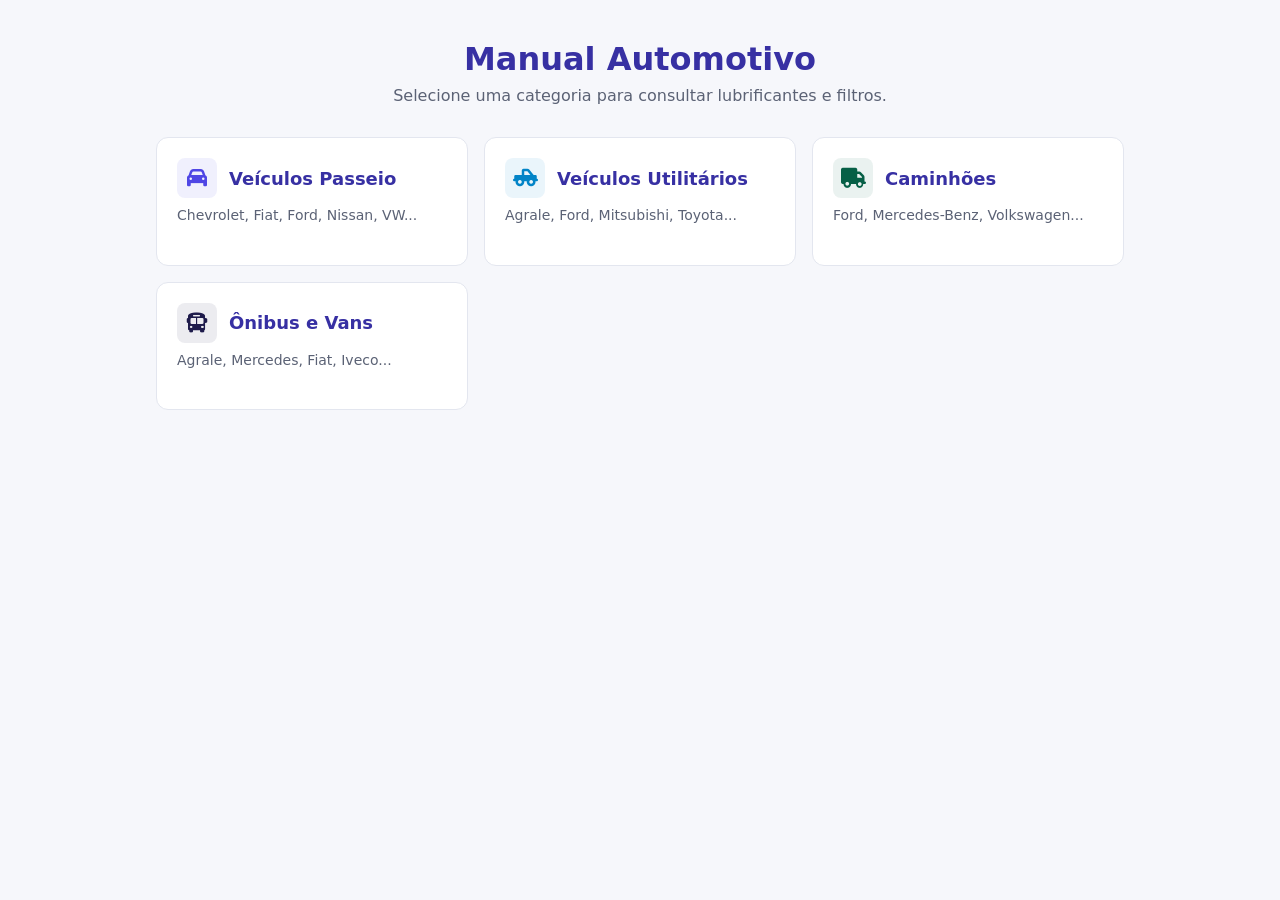
==== index.html @ 8f6b7883 "Add files via upload" ====
<!DOCTYPE html>
<html lang="pt-BR">
<head>
  <meta charset="UTF-8">
  <meta name="viewport" content="width=device-width,initial-scale=1">
  <meta name="theme-color" content="#4338ca">
  <title>Manual Automotivo - Filtros e Lubrificantes</title>
  <link rel="stylesheet" href="https://cdnjs.cloudflare.com/ajax/libs/font-awesome/6.4.0/css/all.min.css">
  <link rel="stylesheet" href="style.css">
</head>
<body>
  <div class="w">

    <section id="tela-principal" class="tela ativa">
      <div class="home-header">
        <h1>Manual Automotivo</h1>
        <p>Selecione uma categoria para consultar lubrificantes e filtros.</p>
      </div>
      <div id="grid-home" class="g"></div>
    </section>

    <section id="tela-lista" class="tela">
      <div class="topo-tela"><div class="breadcrumb"></div></div>
      <h2 id="titulo-lista" class="titulo-tela"></h2>
      <div id="grid-lista" class="g"></div>
    </section>

    <section id="tela-conteudo" class="tela">
      <div class="topo-tela"><div class="breadcrumb"></div></div>
      <h1 id="titulo-conteudo" class="titulo-modelo"></h1>
      <div id="conteudo-dinamico"></div>
    </section>

  </div>

  <!-- dados.js = veículos, fluidos e filtros (é o arquivo que você edita para cadastrar). app.js = lógica da página. -->
  <script src="dados.js"></script>
  <script src="app.js"></script>
</body>
</html>
---- style.css ----
/* ==========================================================
   MANUAL AUTOMOTIVO — style.css
   1 Base · 2 Navegação (cartões/breadcrumb) · 3 Telas
   4 Fichas dos sistemas · 5 Tabela de filtros · 6 Celular
   ========================================================== */

/* ---------- 1. BASE ---------- */
:root { --primary:#4f46e5; --primary-dark:#3730a3; --text-dark:#1f2430; --text-light:#5b6275; --border:#e3e6ef; --bg:#f6f7fb; }
* { box-sizing:border-box; }
body { margin:0; font-family:'Segoe UI', system-ui, Arial, sans-serif; background:var(--bg); color:var(--text-dark); overflow-x:hidden; -webkit-font-smoothing:antialiased; }
.w { max-width:1000px; margin:0 auto; padding:40px 16px; }
h1 { color:var(--primary-dark); font-size:32px; margin:0 0 8px; }
:focus-visible { outline:2px solid var(--primary); outline-offset:2px; }

.home-header { margin-bottom:32px; text-align:center; }
.home-header p { color:var(--text-light); font-size:16px; margin:0; }
.titulo-tela { display:flex; align-items:center; gap:10px; margin:0 0 24px; font-size:24px; color:var(--primary-dark); }
.titulo-modelo { margin:0 0 20px; font-size:28px; }

/* ---------- 2. NAVEGAÇÃO ---------- */
.topo-tela { display:flex; align-items:center; margin-bottom:24px; }
.breadcrumb { display:flex; align-items:center; flex-wrap:wrap; gap:10px; font-size:14px; }
.crumb { padding:8px 16px; background:#fff; border:1px solid var(--border); border-radius:10px; color:var(--text-light); cursor:pointer; transition:border-color .15s, color .15s, transform .15s; }
.crumb:hover:not(.atual) { border-color:var(--primary); color:var(--primary-dark); transform:translateY(-1px); }
.crumb.atual { background:#eef2ff; border-color:#c7d2fe; color:var(--primary-dark); font-weight:600; cursor:default; }
.sep { color:#6b7280; font-size:18px; font-weight:700; }

.g { display:grid; grid-template-columns:repeat(auto-fill, minmax(280px, 1fr)); gap:16px; }
.c { display:flex; flex-direction:column; padding:20px; background:#fff; border:1px solid var(--border); border-radius:12px; color:inherit; text-decoration:none; cursor:pointer; transition:border-color .15s, transform .15s, box-shadow .15s; }
.c:hover { border-color:var(--primary); transform:translateY(-2px); box-shadow:0 4px 14px rgba(79,70,229,.12); }
.c-header { display:flex; align-items:center; gap:12px; margin-bottom:8px; }
.c-icone { display:grid; place-items:center; width:40px; height:40px; border-radius:8px; background:#f0f2f5; font-size:20px; }
.c b { color:var(--primary-dark); font-size:18px; }
.c span { color:var(--text-light); font-size:14px; line-height:1.4; }
.c-arrow { margin-top:auto; align-self:flex-end; color:var(--primary); opacity:0; transition:opacity .2s, transform .2s; }
.c:hover .c-arrow, .c:focus-visible .c-arrow { opacity:1; transform:translateX(4px); }

/* ---------- 3. TROCA DE TELAS ---------- */
.tela { display:none; animation:entrar .35s ease both; }
.tela.ativa { display:block; }
.tela.saindo { animation:sair .25s ease both; }
@keyframes entrar { from { opacity:0; transform:translateX(24px); } to { opacity:1; transform:none; } }
@keyframes sair { from { opacity:1; transform:none; } to { opacity:0; transform:translateX(-24px); } }
@media (prefers-reduced-motion: reduce) { .tela, .tela.saindo { animation:none; } }

.card-construcao { margin-top:16px; padding:32px; text-align:center; background:#fff; border:1px solid var(--border); border-radius:12px; }
.card-construcao i { display:block; margin-bottom:16px; font-size:48px; color:#a0a7b8; }
.card-construcao b { display:block; margin-bottom:8px; font-size:20px; color:var(--primary-dark); }
.card-construcao span { color:var(--text-light); font-size:15px; }

/* ---------- 4. FICHAS DOS SISTEMAS ---------- */
.intro { margin:0 0 16px; color:var(--text-light); font-size:14px; }
.secao-titulo { display:flex; align-items:center; gap:8px; margin:32px 0 12px; font-size:18px; color:var(--primary-dark); }

.sis { margin-bottom:14px; background:#fff; border:1px solid var(--border); border-left:5px solid var(--primary); border-radius:12px; overflow:hidden; box-shadow:0 1px 4px rgba(0,0,0,.04); }
.sis-titulo { display:flex; align-items:center; gap:10px; padding:12px 16px; background:#eef2ff; color:var(--primary-dark); font-size:16px; font-weight:700; }
.sis-titulo i { width:20px; text-align:center; }
.sis-dados { display:grid; grid-template-columns:2fr 1fr 1.2fr; margin:0; }   /* mesmas colunas em todos os cartões */
.sis-dados > div { padding:12px 16px; border-right:1px solid var(--border); }
.sis-dados > div:last-child { border-right:none; }
.sis-dados dt { margin-bottom:4px; color:var(--text-light); font-size:11px; font-weight:700; letter-spacing:.5px; text-transform:uppercase; }
.sis-dados dd { margin:0; font-size:15px; line-height:1.4; }
.sis-dados dd.destaque { font-weight:700; }
.sis-nota { display:flex; align-items:baseline; gap:10px; padding:9px 16px; background:#f8fafc; border-top:1px solid var(--border); color:#4b5563; font-size:13px; line-height:1.5; }
.rotulo { flex:none; padding:2px 8px; background:#e0e7ff; color:var(--primary-dark); border-radius:6px; font-size:11px; font-weight:700; letter-spacing:.4px; text-transform:uppercase; }
.rotulo.obs { background:#fef3c7; color:#92400e; }

/* ---------- 5. TABELA DE FILTROS ---------- */
.filtros-box { padding:16px; background:#fff; border:1px solid var(--border); border-radius:12px; }
.tabela-container { overflow-x:auto; border:1px solid var(--border); border-radius:8px; }
.tabela-filtros { width:100%; border-collapse:collapse; background:#fff; font-size:14px; text-align:left; }
.tabela-filtros th { padding:12px; background:#f0f2f5; border-bottom:2px solid var(--border); color:var(--primary-dark); font-weight:600; white-space:nowrap; }
.tabela-filtros td { padding:12px; border-bottom:1px solid var(--border); vertical-align:middle; }
.tabela-filtros tr:last-child td { border-bottom:none; }
.tabela-filtros tbody tr:hover td { background:#fafafa; }
.tabela-filtros th:first-child, .tabela-filtros td:first-child { position:sticky; left:0; background:#fff; box-shadow:1px 0 0 var(--border); }   /* "Aplicação" fica fixa ao rolar */
.tabela-filtros thead th:first-child { background:#f0f2f5; }
.filtro-tag { display:inline-block; padding:4px 8px; background:#eef2ff; color:var(--primary-dark); border:1px solid #c7d2fe; border-radius:6px; font-family:ui-monospace, Consolas, monospace; font-size:13px; font-weight:600; white-space:nowrap; }
.aviso { display:flex; gap:8px; margin:16px 0 0; color:#b45309; font-size:12px; line-height:1.5; }

/* ---------- 6. CELULAR ---------- */
@media (max-width:600px) {
  .w { padding:24px 12px; }
  h1 { font-size:26px; }
  .titulo-modelo { font-size:24px; }
  .sis-dados { grid-template-columns:1fr 1fr; }
  .sis-dados > div { padding:10px 14px; }
  .sis-dados > div:first-child { grid-column:1 / -1; border-right:none; border-bottom:1px solid var(--border); }
  .sis-titulo { padding:10px 14px; font-size:15px; }
  .sis-nota { padding:8px 14px; font-size:12px; }
  .filtros-box { padding:10px; }
}
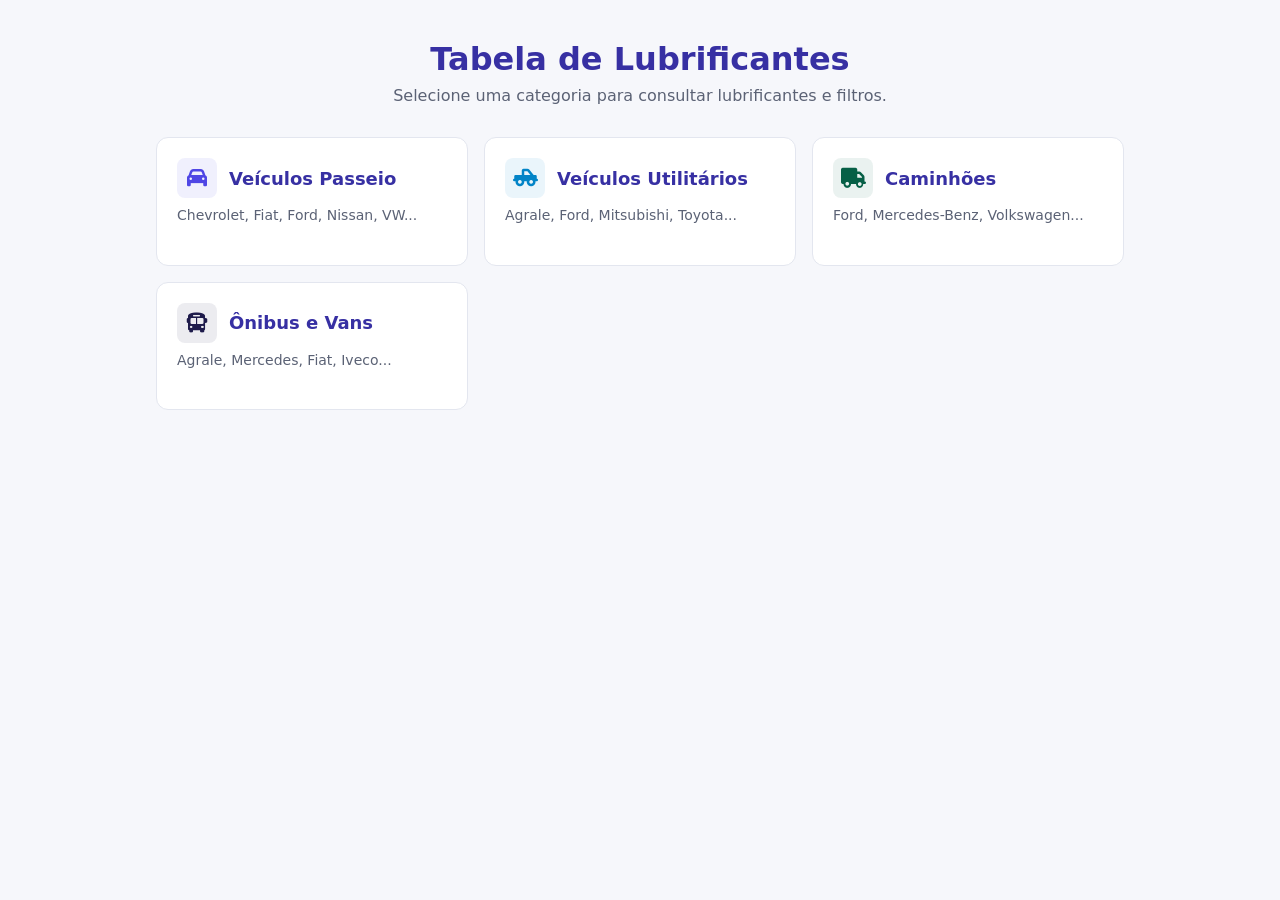
==== commit 76a3dc6e: "Change header title from 'Manual Automotivo' to 'Tabela de Lubrificantes'" ====
--- a/index.html
+++ b/index.html
@@ -13,7 +13,7 @@
 
     <section id="tela-principal" class="tela ativa">
       <div class="home-header">
-        <h1>Manual Automotivo</h1>
+        <h1>Tabela de Lubrificantes</h1>
         <p>Selecione uma categoria para consultar lubrificantes e filtros.</p>
       </div>
       <div id="grid-home" class="g"></div>
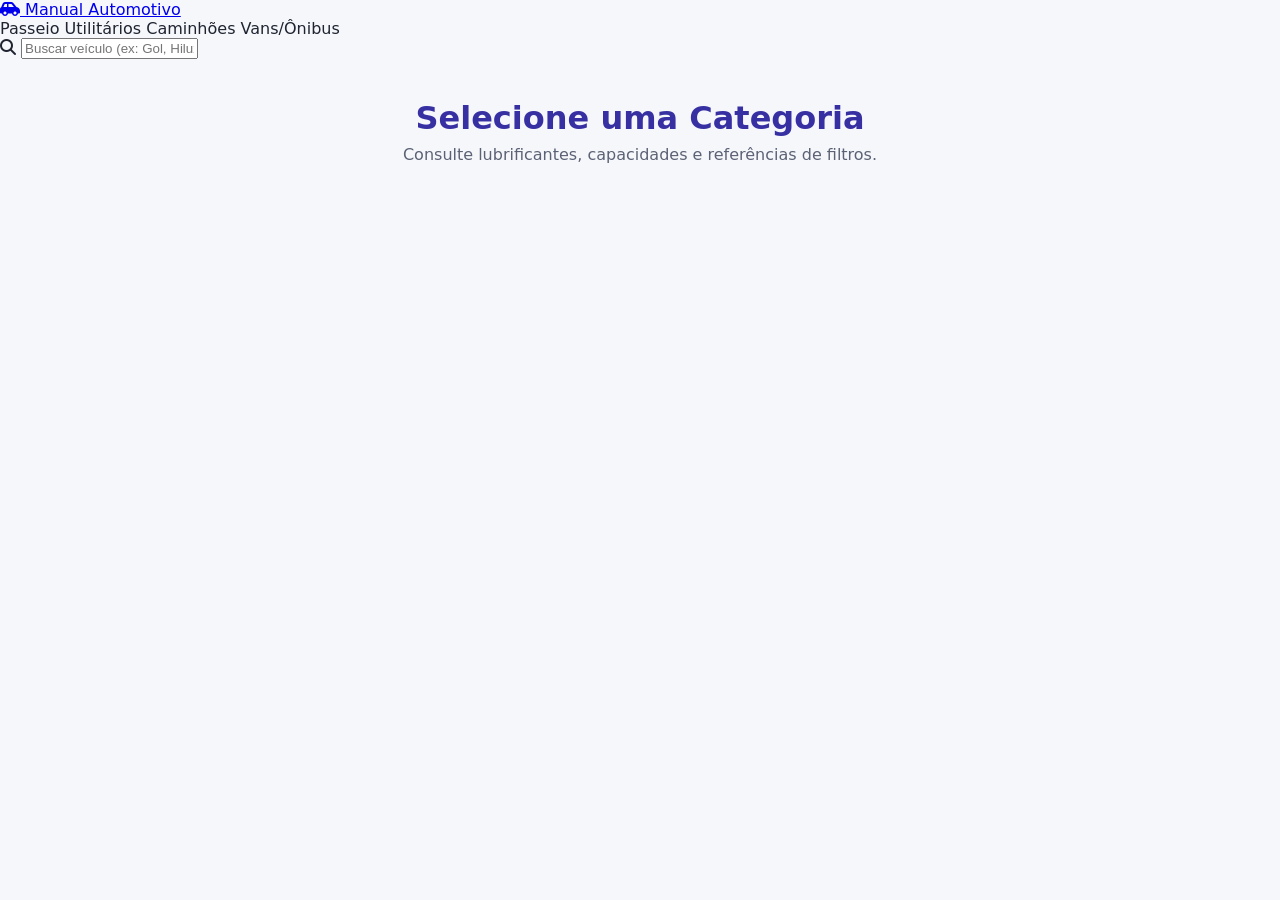
==== commit a3c8eec5: "Add fixed top navigation menu and search box" ====
--- a/index.html
+++ b/index.html
@@ -9,31 +9,63 @@
   <link rel="stylesheet" href="style.css">
 </head>
 <body>
+
+  <!-- MENU SUPERIOR FIXO -->
+  <header class="top-nav">
+    <div class="top-nav-content">
+      <a href="#" class="logo" onclick="irParaHome(event)">
+        <i class="fa-solid fa-car-side"></i> Manual Automotivo
+      </a>
+      <div class="nav-links">
+        <a onclick="abrirCategoria('Veículos Passeio', 'veiculos-passeio', 'fa-car', '#4f46e5')">Passeio</a>
+        <a onclick="abrirCategoria('Veículos Utilitários', 'veiculos-utilitarios', 'fa-truck-pickup', '#0284c7')">Utilitários</a>
+        <a onclick="abrirCategoria('Caminhões', 'caminhoes', 'fa-truck', '#065f46')">Caminhões</a>
+        <a onclick="abrirCategoria('Ônibus e Vans', 'onibus-e-vans', 'fa-bus', '#1e1b4b')">Vans/Ônibus</a>
+      </div>
+      <!-- BARRA DE PESQUISA -->
+      <div class="search-box">
+        <i class="fa-solid fa-search"></i>
+        <input type="text" id="input-busca" placeholder="Buscar veículo (ex: Gol, Hilux...)" onkeyup="buscarVeiculo()">
+      </div>
+    </div>
+  </header>
+
   <div class="w">
 
+    <!-- TELA INICIAL -->
     <section id="tela-principal" class="tela ativa">
       <div class="home-header">
-        <h1>Tabela de Lubrificantes</h1>
-        <p>Selecione uma categoria para consultar lubrificantes e filtros.</p>
+        <h1>Selecione uma Categoria</h1>
+        <p>Consulte lubrificantes, capacidades e referências de filtros.</p>
       </div>
-      <div id="grid-home" class="g"></div>
+      <div id="grid-home" class="g">
+        <!-- O JS vai preencher aqui -->
+      </div>
     </section>
 
+    <!-- TELA DE BUSCA -->
+    <section id="tela-busca" class="tela">
+      <div class="topo-tela"><div class="breadcrumb"><span class="crumb atual" onclick="mudarTela('principal')">🏠 Início</span><span class="sep">›</span><span class="crumb atual">Resultados da Busca</span></div></div>
+      <h2 class="titulo-tela"><i class="fa-solid fa-search"></i> Resultados</h2>
+      <div id="grid-busca" class="g"></div>
+    </section>
+
+    <!-- TELA DE LISTA (MARCAS E MODELOS) -->
     <section id="tela-lista" class="tela">
-      <div class="topo-tela"><div class="breadcrumb"></div></div>
+      <div class="topo-tela"><div class="breadcrumb" id="breadcrumb-lista"></div></div>
       <h2 id="titulo-lista" class="titulo-tela"></h2>
       <div id="grid-lista" class="g"></div>
     </section>
 
+    <!-- TELA DE CONTEÚDO (FICHA DO CARRO) -->
     <section id="tela-conteudo" class="tela">
-      <div class="topo-tela"><div class="breadcrumb"></div></div>
+      <div class="topo-tela"><div class="breadcrumb" id="breadcrumb-conteudo"></div></div>
       <h1 id="titulo-conteudo" class="titulo-modelo"></h1>
       <div id="conteudo-dinamico"></div>
     </section>
 
   </div>
 
-  <!-- dados.js = veículos, fluidos e filtros (é o arquivo que você edita para cadastrar). app.js = lógica da página. -->
   <script src="dados.js"></script>
   <script src="app.js"></script>
 </body>
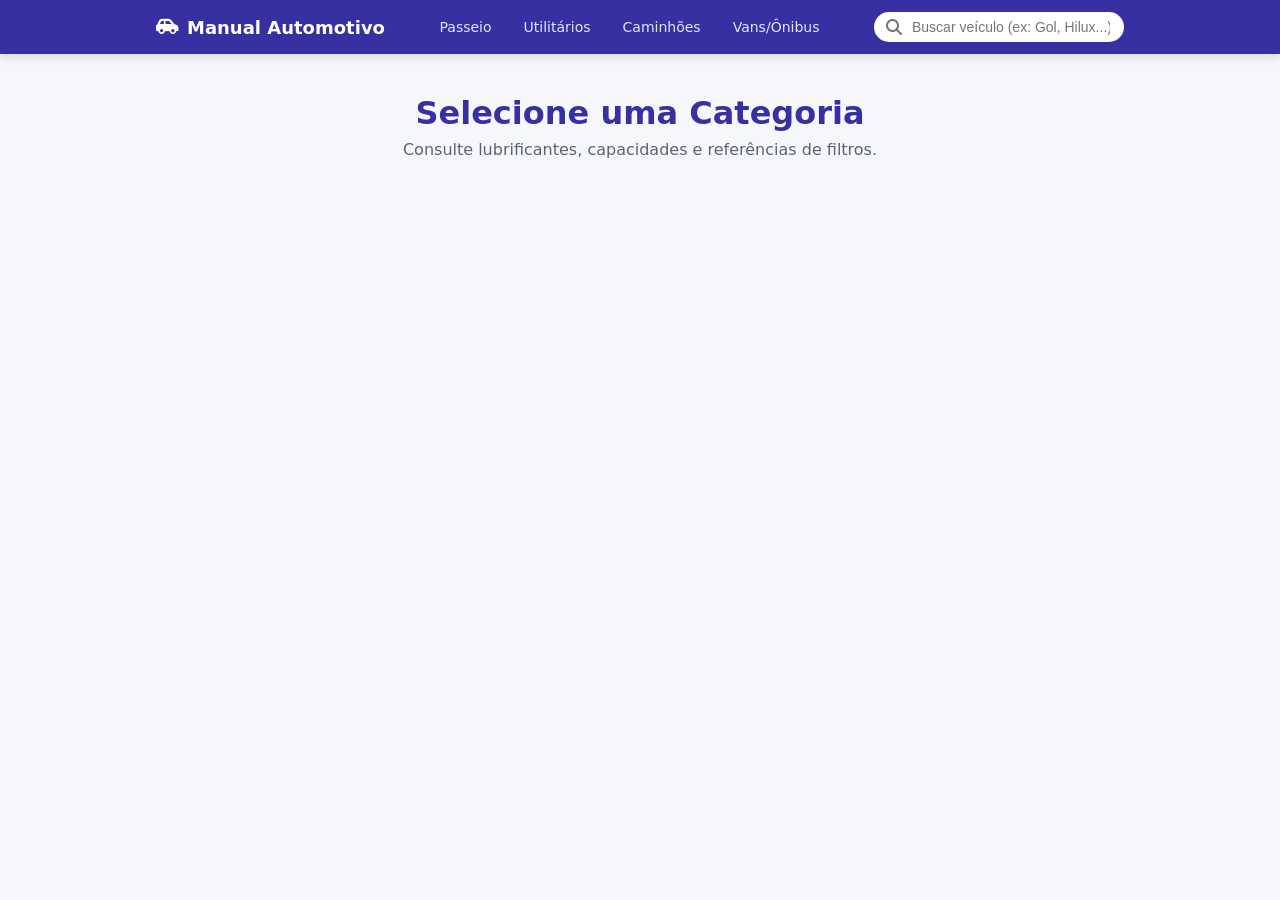
==== commit 2792c2d9: "Update title in index.html" ====
--- a/index.html
+++ b/index.html
@@ -4,7 +4,7 @@
   <meta charset="UTF-8">
   <meta name="viewport" content="width=device-width,initial-scale=1">
   <meta name="theme-color" content="#4338ca">
-  <title>Manual Automotivo - Filtros e Lubrificantes</title>
+  <title>Pesquisa Filtros e Lubrificantes</title>
   <link rel="stylesheet" href="https://cdnjs.cloudflare.com/ajax/libs/font-awesome/6.4.0/css/all.min.css">
   <link rel="stylesheet" href="style.css">
 </head>
--- a/style.css
+++ b/style.css
@@ -1,92 +1,105 @@
 /* ==========================================================
    MANUAL AUTOMOTIVO — style.css
-   1 Base · 2 Navegação (cartões/breadcrumb) · 3 Telas
-   4 Fichas dos sistemas · 5 Tabela de filtros · 6 Celular
    ========================================================== */
 
-/* ---------- 1. BASE ---------- */
-:root { --primary:#4f46e5; --primary-dark:#3730a3; --text-dark:#1f2430; --text-light:#5b6275; --border:#e3e6ef; --bg:#f6f7fb; }
+:root { 
+  --primary:#4f46e5; 
+  --primary-dark:#3730a3; 
+  --text-dark:#1f2430; 
+  --text-light:#5b6275; 
+  --border:#e3e6ef; 
+  --bg:#f6f7fb; 
+}
 * { box-sizing:border-box; }
 body { margin:0; font-family:'Segoe UI', system-ui, Arial, sans-serif; background:var(--bg); color:var(--text-dark); overflow-x:hidden; -webkit-font-smoothing:antialiased; }
 .w { max-width:1000px; margin:0 auto; padding:40px 16px; }
+
+/* ---------- TOP NAV (MENU) ---------- */
+.top-nav { position:sticky; top:0; z-index:1000; background:#3730a3; color:#fff; box-shadow:0 2px 10px rgba(0,0,0,0.15); }
+.top-nav-content { max-width:1000px; margin:0 auto; display:flex; align-items:center; justify-content:space-between; padding:12px 16px; flex-wrap:wrap; gap:12px; }
+.logo { color:#fff; text-decoration:none; font-size:18px; font-weight:bold; display:flex; align-items:center; gap:8px; cursor:pointer; }
+.nav-links { display:flex; gap:12px; font-size:14px; flex-wrap:wrap; }
+.nav-links a { color:#e0e7ff; text-decoration:none; cursor:pointer; padding:6px 10px; border-radius:6px; transition:background 0.2s; }
+.nav-links a:hover { background:rgba(255,255,255,0.15); color:#fff; }
+.search-box { display:flex; align-items:center; background:#fff; border-radius:20px; padding:6px 12px; width:250px; }
+.search-box i { color:#6b7280; margin-right:8px; }
+.search-box input { border:none; outline:none; width:100%; font-size:14px; color:#1f2430; background:transparent; }
+
+/* ---------- HEADERS & BREADCRUMB ---------- */
 h1 { color:var(--primary-dark); font-size:32px; margin:0 0 8px; }
-:focus-visible { outline:2px solid var(--primary); outline-offset:2px; }
-
-.home-header { margin-bottom:32px; text-align:center; }
+.home-header { text-align:center; margin-bottom:32px; }
 .home-header p { color:var(--text-light); font-size:16px; margin:0; }
 .titulo-tela { display:flex; align-items:center; gap:10px; margin:0 0 24px; font-size:24px; color:var(--primary-dark); }
 .titulo-modelo { margin:0 0 20px; font-size:28px; }
-
-/* ---------- 2. NAVEGAÇÃO ---------- */
 .topo-tela { display:flex; align-items:center; margin-bottom:24px; }
 .breadcrumb { display:flex; align-items:center; flex-wrap:wrap; gap:10px; font-size:14px; }
-.crumb { padding:8px 16px; background:#fff; border:1px solid var(--border); border-radius:10px; color:var(--text-light); cursor:pointer; transition:border-color .15s, color .15s, transform .15s; }
+.crumb { padding:8px 16px; background:#fff; border:1px solid var(--border); border-radius:10px; color:var(--text-light); cursor:pointer; transition:0.15s; }
 .crumb:hover:not(.atual) { border-color:var(--primary); color:var(--primary-dark); transform:translateY(-1px); }
 .crumb.atual { background:#eef2ff; border-color:#c7d2fe; color:var(--primary-dark); font-weight:600; cursor:default; }
 .sep { color:#6b7280; font-size:18px; font-weight:700; }
 
+/* ---------- GRID E CARTÕES ---------- */
 .g { display:grid; grid-template-columns:repeat(auto-fill, minmax(280px, 1fr)); gap:16px; }
-.c { display:flex; flex-direction:column; padding:20px; background:#fff; border:1px solid var(--border); border-radius:12px; color:inherit; text-decoration:none; cursor:pointer; transition:border-color .15s, transform .15s, box-shadow .15s; }
+.c { display:flex; flex-direction:column; padding:20px; background:#fff; border:1px solid var(--border); border-radius:12px; color:inherit; text-decoration:none; cursor:pointer; transition:border-color .15s, transform .15s, box-shadow .15s; position:relative; }
 .c:hover { border-color:var(--primary); transform:translateY(-2px); box-shadow:0 4px 14px rgba(79,70,229,.12); }
 .c-header { display:flex; align-items:center; gap:12px; margin-bottom:8px; }
 .c-icone { display:grid; place-items:center; width:40px; height:40px; border-radius:8px; background:#f0f2f5; font-size:20px; }
 .c b { color:var(--primary-dark); font-size:18px; }
 .c span { color:var(--text-light); font-size:14px; line-height:1.4; }
-.c-arrow { margin-top:auto; align-self:flex-end; color:var(--primary); opacity:0; transition:opacity .2s, transform .2s; }
-.c:hover .c-arrow, .c:focus-visible .c-arrow { opacity:1; transform:translateX(4px); }
 
-/* ---------- 3. TROCA DE TELAS ---------- */
+/* Status Badge */
+.badge { position:absolute; top:12px; right:12px; padding:4px 8px; border-radius:6px; font-size:10px; font-weight:bold; text-transform:uppercase; }
+.badge-parcial { background:#fef3c7; color:#92400e; border:1px solid #fcd34d; }
+.badge-pendente { background:#fee2e2; color:#991b1b; border:1px solid #fca5a5; }
+
+/* ---------- TROCA DE TELAS ---------- */
 .tela { display:none; animation:entrar .35s ease both; }
 .tela.ativa { display:block; }
-.tela.saindo { animation:sair .25s ease both; }
-@keyframes entrar { from { opacity:0; transform:translateX(24px); } to { opacity:1; transform:none; } }
-@keyframes sair { from { opacity:1; transform:none; } to { opacity:0; transform:translateX(-24px); } }
-@media (prefers-reduced-motion: reduce) { .tela, .tela.saindo { animation:none; } }
+@keyframes entrar { from { opacity:0; transform:translateX(20px); } to { opacity:1; transform:none; } }
 
-.card-construcao { margin-top:16px; padding:32px; text-align:center; background:#fff; border:1px solid var(--border); border-radius:12px; }
-.card-construcao i { display:block; margin-bottom:16px; font-size:48px; color:#a0a7b8; }
-.card-construcao b { display:block; margin-bottom:8px; font-size:20px; color:var(--primary-dark); }
-.card-construcao span { color:var(--text-light); font-size:15px; }
-
-/* ---------- 4. FICHAS DOS SISTEMAS ---------- */
+/* ---------- FICHAS DOS SISTEMAS ---------- */
 .intro { margin:0 0 16px; color:var(--text-light); font-size:14px; }
 .secao-titulo { display:flex; align-items:center; gap:8px; margin:32px 0 12px; font-size:18px; color:var(--primary-dark); }
-
 .sis { margin-bottom:14px; background:#fff; border:1px solid var(--border); border-left:5px solid var(--primary); border-radius:12px; overflow:hidden; box-shadow:0 1px 4px rgba(0,0,0,.04); }
 .sis-titulo { display:flex; align-items:center; gap:10px; padding:12px 16px; background:#eef2ff; color:var(--primary-dark); font-size:16px; font-weight:700; }
-.sis-titulo i { width:20px; text-align:center; }
-.sis-dados { display:grid; grid-template-columns:2fr 1fr 1.2fr; margin:0; }   /* mesmas colunas em todos os cartões */
+.sis-dados { display:grid; grid-template-columns:2fr 1fr 1.2fr; margin:0; }
 .sis-dados > div { padding:12px 16px; border-right:1px solid var(--border); }
 .sis-dados > div:last-child { border-right:none; }
-.sis-dados dt { margin-bottom:4px; color:var(--text-light); font-size:11px; font-weight:700; letter-spacing:.5px; text-transform:uppercase; }
+.sis-dados dt { margin-bottom:4px; color:var(--text-light); font-size:11px; font-weight:700; text-transform:uppercase; }
 .sis-dados dd { margin:0; font-size:15px; line-height:1.4; }
 .sis-dados dd.destaque { font-weight:700; }
 .sis-nota { display:flex; align-items:baseline; gap:10px; padding:9px 16px; background:#f8fafc; border-top:1px solid var(--border); color:#4b5563; font-size:13px; line-height:1.5; }
-.rotulo { flex:none; padding:2px 8px; background:#e0e7ff; color:var(--primary-dark); border-radius:6px; font-size:11px; font-weight:700; letter-spacing:.4px; text-transform:uppercase; }
+.rotulo { flex:none; padding:2px 8px; background:#e0e7ff; color:var(--primary-dark); border-radius:6px; font-size:11px; font-weight:700; }
 .rotulo.obs { background:#fef3c7; color:#92400e; }
 
-/* ---------- 5. TABELA DE FILTROS ---------- */
+/* ---------- TABELA DE FILTROS (CORREÇÃO DE CORTE) ---------- */
 .filtros-box { padding:16px; background:#fff; border:1px solid var(--border); border-radius:12px; }
-.tabela-container { overflow-x:auto; border:1px solid var(--border); border-radius:8px; }
-.tabela-filtros { width:100%; border-collapse:collapse; background:#fff; font-size:14px; text-align:left; }
+.tabela-container { 
+  overflow-x: auto; /* Permite deslizar para o lado */
+  -webkit-overflow-scrolling: touch;
+  border: 1px solid var(--border); 
+  border-radius: 8px; 
+}
+.tabela-filtros { 
+  width: 100%; 
+  min-width: 1100px; /* Força a tabela a ser larga para não esmagar os códigos */
+  border-collapse: collapse; 
+  background: #fff; 
+  font-size: 14px; 
+}
 .tabela-filtros th { padding:12px; background:#f0f2f5; border-bottom:2px solid var(--border); color:var(--primary-dark); font-weight:600; white-space:nowrap; }
-.tabela-filtros td { padding:12px; border-bottom:1px solid var(--border); vertical-align:middle; }
-.tabela-filtros tr:last-child td { border-bottom:none; }
-.tabela-filtros tbody tr:hover td { background:#fafafa; }
-.tabela-filtros th:first-child, .tabela-filtros td:first-child { position:sticky; left:0; background:#fff; box-shadow:1px 0 0 var(--border); }   /* "Aplicação" fica fixa ao rolar */
-.tabela-filtros thead th:first-child { background:#f0f2f5; }
-.filtro-tag { display:inline-block; padding:4px 8px; background:#eef2ff; color:var(--primary-dark); border:1px solid #c7d2fe; border-radius:6px; font-family:ui-monospace, Consolas, monospace; font-size:13px; font-weight:600; white-space:nowrap; }
+.tabela-filtros td { padding:12px; border-bottom:1px solid var(--border); vertical-align:middle; white-space: nowrap; }
+.tabela-filtros th:first-child, .tabela-filtros td:first-child { position:sticky; left:0; background:#fff; box-shadow:1px 0 0 var(--border); z-index:2;}
+.tabela-filtros thead th:first-child { background:#f0f2f5; z-index:3;}
+.filtro-tag { display:inline-block; padding:4px 8px; background:#eef2ff; color:var(--primary-dark); border:1px solid #c7d2fe; border-radius:6px; font-family:monospace; font-size:13px; font-weight:600; }
 .aviso { display:flex; gap:8px; margin:16px 0 0; color:#b45309; font-size:12px; line-height:1.5; }
 
-/* ---------- 6. CELULAR ---------- */
+/* ---------- MOBILE ---------- */
 @media (max-width:600px) {
-  .w { padding:24px 12px; }
-  h1 { font-size:26px; }
-  .titulo-modelo { font-size:24px; }
-  .sis-dados { grid-template-columns:1fr 1fr; }
-  .sis-dados > div { padding:10px 14px; }
-  .sis-dados > div:first-child { grid-column:1 / -1; border-right:none; border-bottom:1px solid var(--border); }
-  .sis-titulo { padding:10px 14px; font-size:15px; }
-  .sis-nota { padding:8px 14px; font-size:12px; }
-  .filtros-box { padding:10px; }
+  .top-nav-content { flex-direction:column; gap:12px; }
+  .search-box { width:100%; }
+  .nav-links { justify-content:center; }
+  .sis-dados { grid-template-columns:1fr; }
+  .sis-dados > div { border-right:none; border-bottom:1px solid var(--border); }
+  .sis-dados > div:last-child { border-bottom:none; }
 }
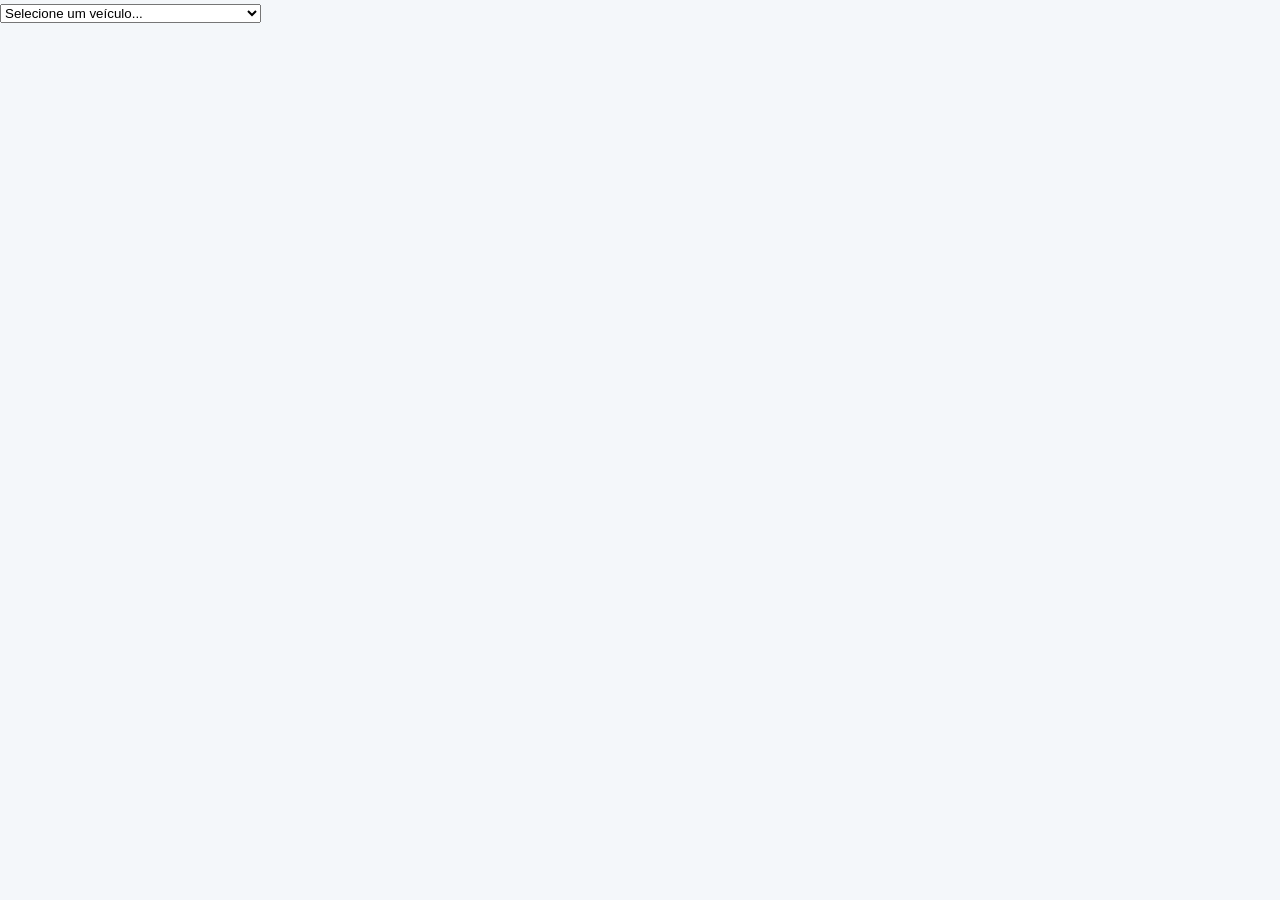
==== commit 638b7263: "Refactor index.html for technical manual layout" ====
--- a/index.html
+++ b/index.html
@@ -1,72 +1,35 @@
 <!DOCTYPE html>
 <html lang="pt-BR">
 <head>
-  <meta charset="UTF-8">
-  <meta name="viewport" content="width=device-width,initial-scale=1">
-  <meta name="theme-color" content="#4338ca">
-  <title>Pesquisa Filtros e Lubrificantes</title>
-  <link rel="stylesheet" href="https://cdnjs.cloudflare.com/ajax/libs/font-awesome/6.4.0/css/all.min.css">
-  <link rel="stylesheet" href="style.css">
+    <!-- O seu <head> atual com seus links de CSS, Bootstrap, FontAwesome, etc. -->
+    <meta charset="UTF-8">
+    <title>Manual Técnico - Frota</title>
+    <link rel="stylesheet" href="css/style.css">
 </head>
 <body>
 
-  <!-- MENU SUPERIOR FIXO -->
-  <header class="top-nav">
-    <div class="top-nav-content">
-      <a href="#" class="logo" onclick="irParaHome(event)">
-        <i class="fa-solid fa-car-side"></i> Manual Automotivo
-      </a>
-      <div class="nav-links">
-        <a onclick="abrirCategoria('Veículos Passeio', 'veiculos-passeio', 'fa-car', '#4f46e5')">Passeio</a>
-        <a onclick="abrirCategoria('Veículos Utilitários', 'veiculos-utilitarios', 'fa-truck-pickup', '#0284c7')">Utilitários</a>
-        <a onclick="abrirCategoria('Caminhões', 'caminhoes', 'fa-truck', '#065f46')">Caminhões</a>
-        <a onclick="abrirCategoria('Ônibus e Vans', 'onibus-e-vans', 'fa-bus', '#1e1b4b')">Vans/Ônibus</a>
-      </div>
-      <!-- BARRA DE PESQUISA -->
-      <div class="search-box">
-        <i class="fa-solid fa-search"></i>
-        <input type="text" id="input-busca" placeholder="Buscar veículo (ex: Gol, Hilux...)" onkeyup="buscarVeiculo()">
-      </div>
+    <!-- Seu menu e layout existente -->
+    <div id="wrapper">
+        <aside>
+            <!-- Seu menu lateral ou de categorias -->
+        </aside>
+
+        <section id="content">
+            <!-- Seu campo de busca ou select atual -->
+            <div class="busca-container">
+                <select id="select-veiculo">
+                    <option value="">Selecione o veículo...</option>
+                </select>
+            </div>
+
+            <!-- ONDE O JAVASCRIPT VAI INJETAR OS DADOS DO VEÍCULO, FILTROS E NOTAS -->
+            <div id="resultado">
+                <!-- Conteúdo dinâmico entra aqui automaticamente -->
+            </div>
+        </section>
     </div>
-  </header>
 
-  <div class="w">
-
-    <!-- TELA INICIAL -->
-    <section id="tela-principal" class="tela ativa">
-      <div class="home-header">
-        <h1>Selecione uma Categoria</h1>
-        <p>Consulte lubrificantes, capacidades e referências de filtros.</p>
-      </div>
-      <div id="grid-home" class="g">
-        <!-- O JS vai preencher aqui -->
-      </div>
-    </section>
-
-    <!-- TELA DE BUSCA -->
-    <section id="tela-busca" class="tela">
-      <div class="topo-tela"><div class="breadcrumb"><span class="crumb atual" onclick="mudarTela('principal')">🏠 Início</span><span class="sep">›</span><span class="crumb atual">Resultados da Busca</span></div></div>
-      <h2 class="titulo-tela"><i class="fa-solid fa-search"></i> Resultados</h2>
-      <div id="grid-busca" class="g"></div>
-    </section>
-
-    <!-- TELA DE LISTA (MARCAS E MODELOS) -->
-    <section id="tela-lista" class="tela">
-      <div class="topo-tela"><div class="breadcrumb" id="breadcrumb-lista"></div></div>
-      <h2 id="titulo-lista" class="titulo-tela"></h2>
-      <div id="grid-lista" class="g"></div>
-    </section>
-
-    <!-- TELA DE CONTEÚDO (FICHA DO CARRO) -->
-    <section id="tela-conteudo" class="tela">
-      <div class="topo-tela"><div class="breadcrumb" id="breadcrumb-conteudo"></div></div>
-      <h1 id="titulo-conteudo" class="titulo-modelo"></h1>
-      <div id="conteudo-dinamico"></div>
-    </section>
-
-  </div>
-
-  <script src="dados.js"></script>
-  <script src="app.js"></script>
+    <!-- SCRIPT PRINCIPAL EXIGIDO PELA MODULARIZAÇÃO -->
+    <script type="module" src="js/app.js"></script>
 </body>
 </html>
--- a/css/style.css
+++ b/css/style.css
@@ -0,0 +1,46 @@
+@import url('https://fonts.googleapis.com/css2?family=Inter:wght@400;500;600;700;800&display=swap');
+:root{--azul:#5146e5;--azul-escuro:#3228b8;--texto:#172033;--muted:#65748b;--fundo:#f4f7fa;--linha:#e1e7ef;--cartao:#fff;--alerta:#fff6df;--alerta-borda:#e9bd55}
+*{box-sizing:border-box}
+html{scroll-behavior:smooth;scroll-padding-top:90px}
+body{margin:0;background:var(--fundo);color:var(--texto);font-family:Inter,system-ui,-apple-system,"Segoe UI",sans-serif;line-height:1.65}
+a{color:var(--azul);text-decoration:none}a:hover{text-decoration:underline}
+button{font:inherit;cursor:pointer}
+.pular{position:absolute;left:-9999px;top:8px;background:white;padding:10px;z-index:100}.pular:focus{left:8px}
+.topo{height:76px;display:flex;align-items:center;gap:16px;padding:0 28px;background:#fff;border-bottom:1px solid var(--linha);position:sticky;top:0;z-index:20}
+.marca{display:flex;align-items:center;gap:12px;color:var(--azul);font-weight:800;font-size:19px;line-height:1.2}.marca:hover{text-decoration:none}.marca small{font-size:11px;color:var(--muted);font-weight:600;letter-spacing:.02em}.marca-icone{font-size:32px}
+.topo-tag{margin-left:auto;font-size:12px;font-weight:700;color:var(--muted);background:#f0f1ff;padding:8px 12px;border-radius:99px}
+.menu-toggle{display:none;border:0;background:transparent;font-size:26px;color:var(--texto);padding:6px}
+.menu-lateral{position:fixed;left:0;top:76px;bottom:0;width:285px;background:#fff;border-right:1px solid var(--linha);overflow:auto;z-index:30;padding:20px 14px;display:flex;flex-direction:column}
+.menu-cabecalho{display:none}.menu-lateral nav{display:flex;flex-direction:column;gap:4px}
+.item-menu,.grupo-menu{display:flex;align-items:center;justify-content:space-between;width:100%;border:0;background:transparent;text-align:left;padding:11px 13px;border-radius:9px;color:#364156;font-weight:650}
+.item-menu:hover,.grupo-menu:hover,.sub-menu a:hover{background:#f1f2ff;color:var(--azul);text-decoration:none}
+.item-menu.ativo{background:#eeedff;color:var(--azul)}
+.grupo-menu span{color:#8490a3}.sub-menu{display:none;padding:3px 0 8px 13px;border-left:2px solid #e4e2ff;margin-left:17px}.sub-menu.aberto{display:flex;flex-direction:column}
+.sub-menu a{font-size:13px;color:#526075;padding:9px 10px;border-radius:7px}.sub-menu small{display:block;color:#a0a9b7;font-size:10px}
+.menu-rodape{font-size:11px;color:#8a95a6;margin-top:auto;padding:25px 10px 8px}
+.conteudo{margin-left:285px;max-width:1250px;padding:34px clamp(20px,4vw,58px) 24px}
+.hero{background:linear-gradient(135deg,#f0efff,#fff 68%);border:1px solid #dedcff;border-radius:24px;padding:clamp(26px,5vw,58px);margin-bottom:34px}
+.sobretitulo{font-size:11px;letter-spacing:.15em;font-weight:800;color:var(--azul);margin-bottom:8px}
+h1,h2,h3,p{margin-top:0}h1{font-size:clamp(30px,4vw,48px);line-height:1.12;letter-spacing:-.04em;margin-bottom:18px}h1 span{color:var(--azul)}h2{font-size:clamp(23px,3vw,31px);line-height:1.25;letter-spacing:-.025em;margin-bottom:10px}h3{font-size:17px;margin-bottom:8px}
+.hero p{max-width:720px;color:#59667b;font-size:16px}.hero-acoes{display:flex;gap:10px;flex-wrap:wrap;margin:24px 0 20px}
+.botao{display:inline-flex;align-items:center;justify-content:center;padding:12px 16px;border-radius:10px;font-size:13px;font-weight:750}.botao:hover{text-decoration:none;transform:translateY(-1px)}.principal{background:var(--azul);color:white}.principal:hover{background:var(--azul-escuro)}.secundario{border:1px solid #d7d9e8;color:#424b61;background:white}
+.avisos-hero{font-size:12px;color:#68758b;border-top:1px solid #e0defa;padding-top:15px}
+.secao{margin:35px 0}.cabecalho-secao{display:flex;justify-content:space-between;align-items:end;margin-bottom:17px}.cabecalho-secao p{color:var(--muted);max-width:680px;margin-bottom:0}
+.cartoes{display:grid;grid-template-columns:repeat(3,minmax(0,1fr));gap:14px}.cartao{background:#fff;border:1px solid var(--linha);border-radius:15px;padding:22px}.cartao p{font-size:13px;color:var(--muted);margin:0}.numero{display:inline-block;color:var(--azul);font-size:12px;font-weight:800;margin-bottom:12px}
+.linha-componente{display:flex;align-items:center;gap:15px;background:#fff;border:1px solid var(--linha);border-radius:14px;padding:18px;color:var(--texto)}.linha-componente:hover{border-color:#bcb7ff;text-decoration:none}.componente-icone{display:grid;place-items:center;width:44px;height:44px;background:#efeeff;color:var(--azul);font-size:24px;border-radius:12px}.linha-componente small{display:block;font-size:12px;color:var(--muted);margin-top:4px}.seta{margin-left:auto;color:var(--azul);font-size:22px}
+.alerta{background:var(--alerta);border:1px solid var(--alerta-borda);border-radius:14px;padding:19px 22px}.alerta p{margin:5px 0 0;color:#665638;font-size:13px}
+.referencias{padding-left:20px}.referencias li{margin:9px 0;font-size:13px}.nota{font-size:12px;color:var(--muted)}
+.rodape{display:flex;justify-content:space-between;align-items:center;border-top:1px solid var(--linha);padding:20px 0;color:var(--muted);font-size:12px}.voltar-topo{border:1px solid var(--linha);background:#fff;border-radius:8px;padding:8px 11px;color:var(--texto)}
+/* páginas técnicas */
+.migalhas{font-size:12px;color:var(--muted);margin:2px 0 18px}.migalhas a{color:var(--azul)}
+.pagina-tecnica{background:#fff;border:1px solid var(--linha);border-radius:18px;padding:clamp(20px,4vw,38px)}
+.pagina-tecnica .intro{font-size:16px;color:#58667b;max-width:850px}
+.etiquetas{display:flex;gap:7px;flex-wrap:wrap;margin:17px 0 24px}.etiqueta{font-size:11px;font-weight:750;border-radius:99px;padding:6px 10px;background:#f0efff;color:#5146c9}.etiqueta.neutra{background:#eef2f6;color:#5b6778}
+.indice{background:#f7f8fb;border-radius:12px;padding:18px 22px;margin:22px 0}.indice strong{display:block;margin-bottom:7px}.indice ul{margin:0;padding-left:19px;columns:2}.indice li{font-size:13px;margin:4px 0}
+.bloco-tecnico{padding:22px 0;border-bottom:1px solid var(--linha);scroll-margin-top:95px}.bloco-tecnico:last-child{border-bottom:0}.bloco-tecnico h2{font-size:22px}.bloco-tecnico p,.bloco-tecnico li{font-size:14px}.bloco-tecnico li{margin:7px 0}.subtitulo{font-size:16px;margin:18px 0 8px}
+.destaque{border-left:4px solid var(--azul);background:#f3f2ff;padding:14px 16px;border-radius:0 10px 10px 0;font-size:13px;margin:16px 0}.perigo{border-left-color:#d97706;background:#fff7e8}
+.tabela-wrap{overflow-x:auto;margin:14px 0}.tabela{width:100%;border-collapse:collapse;font-size:12px;min-width:570px}.tabela th,.tabela td{border:1px solid var(--linha);padding:11px;text-align:left;vertical-align:top}.tabela th{background:#f5f6fa}.passos{counter-reset:passo;list-style:none;padding:0}.passos li{counter-increment:passo;position:relative;padding:0 0 14px 42px}.passos li:before{content:counter(passo);position:absolute;left:0;top:0;display:grid;place-items:center;width:27px;height:27px;border-radius:50%;background:#eeedff;color:var(--azul);font-weight:800;font-size:12px}
+.resultado{display:grid;grid-template-columns:repeat(2,minmax(0,1fr));gap:12px}.resultado article{border:1px solid var(--linha);border-radius:11px;padding:14px}.resultado strong{display:block;font-size:13px;margin-bottom:5px}.resultado p{font-size:12px;color:var(--muted);margin:0}
+@media(max-width:900px){.menu-lateral{width:250px}.conteudo{margin-left:250px;padding:25px 22px}.cartoes{grid-template-columns:1fr}.topo{padding:0 18px}}
+@media(max-width:700px){.topo{height:66px;padding:0 14px;gap:11px}.menu-toggle{display:block}.marca{font-size:16px}.marca-icone{font-size:27px}.marca small{font-size:9px}.topo-tag{font-size:10px;padding:6px 8px}.menu-lateral{top:0;bottom:0;width:min(86vw,330px);transform:translateX(-105%);transition:transform .22s ease;z-index:50;padding:0 14px 18px;box-shadow:none}.menu-lateral.aberto{transform:translateX(0);box-shadow:12px 0 35px #11182722}.menu-cabecalho{height:80px;display:flex;align-items:center;justify-content:space-between;padding:0 4px;color:var(--azul);font-size:22px}.menu-cabecalho button{border:0;background:transparent;font-size:32px;color:var(--texto)}.fundo-menu{display:none;position:fixed;inset:0;background:#10182766;z-index:40}.fundo-menu.visivel{display:block}.menu-rodape{padding-top:20px}.conteudo{margin:0;padding:18px 14px 20px}.hero{border-radius:17px;padding:25px 20px}.hero p{font-size:14px}.botao{width:100%}.secao{margin:27px 0}.cartao{padding:18px}.linha-componente{padding:14px}.indice ul{columns:1}.pagina-tecnica{padding:19px 16px}.resultado{grid-template-columns:1fr}.rodape{gap:12px;align-items:flex-start;flex-direction:column}}
+@media(prefers-reduced-motion:reduce){html{scroll-behavior:auto}*,*:before,*:after{transition:none!important}}
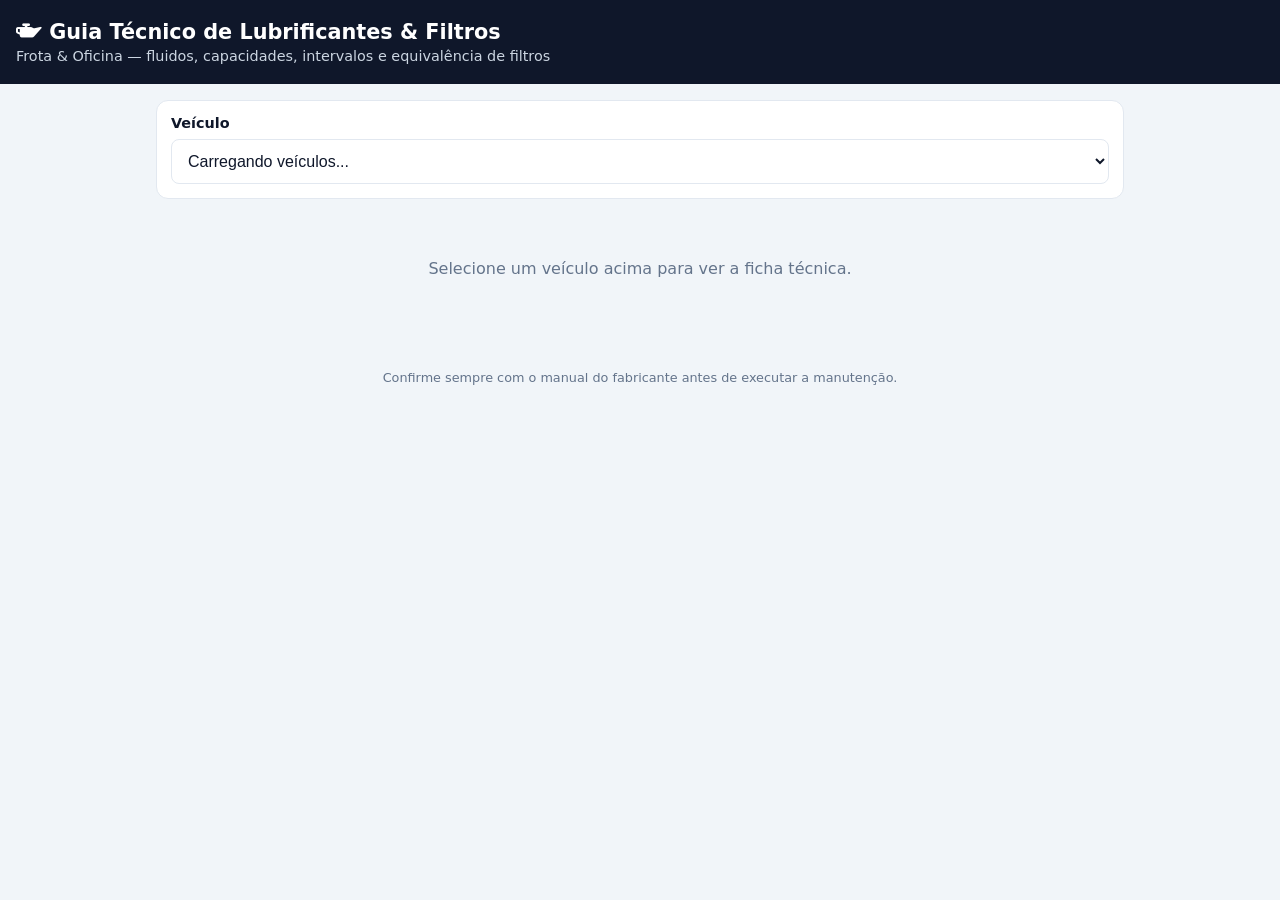
==== commit 60732276: "Update index.html" ====
--- a/index.html
+++ b/index.html
@@ -1,35 +1,73 @@
 <!DOCTYPE html>
 <html lang="pt-BR">
 <head>
-    <!-- O seu <head> atual com seus links de CSS, Bootstrap, FontAwesome, etc. -->
-    <meta charset="UTF-8">
-    <title>Manual Técnico - Frota</title>
-    <link rel="stylesheet" href="css/style.css">
+  <meta charset="UTF-8">
+  <meta name="viewport" content="width=device-width, initial-scale=1">
+  <title>Guia Técnico de Lubrificantes & Filtros</title>
+
+  <!-- Ícones (Font Awesome) usados no app.js -->
+  <link rel="stylesheet" href="https://cdnjs.cloudflare.com/ajax/libs/font-awesome/6.5.1/css/all.min.css">
+
+  <!-- Estilos base (fallback). O seu style.css, carregado depois, sobrescreve o que for igual. -->
+  <style>
+    :root {
+      --bg: #f1f5f9; --card: #ffffff; --texto: #0f172a; --suave: #64748b;
+      --borda: #e2e8f0; --primaria: #1d4ed8; --destaque: #b45309;
+    }
+    * { box-sizing: border-box; }
+    body { margin: 0; font-family: system-ui, -apple-system, "Segoe UI", Roboto, sans-serif; background: var(--bg); color: var(--texto); }
+    header { background: #0f172a; color: #fff; padding: 20px 16px; }
+    header h1 { margin: 0; font-size: 1.3rem; }
+    header p { margin: 4px 0 0; color: #cbd5e1; font-size: .9rem; }
+    main { max-width: 1000px; margin: 0 auto; padding: 16px; }
+    .seletor { background: var(--card); border: 1px solid var(--borda); border-radius: 12px; padding: 14px; margin-bottom: 20px; }
+    .seletor label { display: block; font-weight: 600; margin-bottom: 8px; font-size: .9rem; }
+    .seletor select { width: 100%; padding: 12px; font-size: 1rem; border: 1px solid var(--borda); border-radius: 8px; background: #fff; color: var(--texto); }
+    .titulo-modelo { margin: 0 0 12px; font-size: 1.5rem; }
+    .secao-titulo { margin: 24px 0 10px; font-size: 1.05rem; color: var(--primaria); }
+    .sis { background: var(--card); border: 1px solid var(--borda); border-left: 4px solid var(--primaria); border-radius: 10px; padding: 12px 14px; margin-bottom: 10px; }
+    .sis-titulo { font-weight: 700; margin-bottom: 8px; }
+    .sis-dados { display: grid; grid-template-columns: repeat(auto-fit, minmax(200px, 1fr)); gap: 10px; margin: 0; }
+    .sis-dados dt { font-size: .72rem; text-transform: uppercase; letter-spacing: .04em; color: var(--suave); }
+    .sis-dados dd { margin: 2px 0 0; font-size: .95rem; }
+    .sis-dados dd.destaque { color: var(--destaque); font-weight: 600; }
+    .filtros-box { background: var(--card); border: 1px solid var(--borda); border-radius: 10px; padding: 12px; }
+    .tabela-container { overflow-x: auto; }
+    .tabela-filtros { width: 100%; border-collapse: collapse; font-size: .85rem; white-space: nowrap; }
+    .tabela-filtros th, .tabela-filtros td { padding: 8px 10px; border-bottom: 1px solid var(--borda); text-align: left; }
+    .tabela-filtros th { background: #f8fafc; font-size: .75rem; text-transform: uppercase; color: var(--suave); }
+    .filtro-tag { display: inline-block; padding: 2px 8px; border: 1px solid #cbd5e1; border-radius: 6px; background: #f1f5f9; font-family: ui-monospace, monospace; }
+    .erro { color: #b91c1c; }
+    .vazio { text-align: center; color: var(--suave); padding: 40px 10px; }
+    footer { text-align: center; color: var(--suave); font-size: .8rem; padding: 20px; }
+  </style>
+
+  <!-- Seu CSS (se existir na mesma pasta) -->
+  <link rel="stylesheet" href="style.css">
 </head>
 <body>
 
-    <!-- Seu menu e layout existente -->
-    <div id="wrapper">
-        <aside>
-            <!-- Seu menu lateral ou de categorias -->
-        </aside>
+  <header>
+    <h1><i class="fas fa-oil-can"></i> Guia Técnico de Lubrificantes & Filtros</h1>
+    <p>Frota & Oficina — fluidos, capacidades, intervalos e equivalência de filtros</p>
+  </header>
 
-        <section id="content">
-            <!-- Seu campo de busca ou select atual -->
-            <div class="busca-container">
-                <select id="select-veiculo">
-                    <option value="">Selecione o veículo...</option>
-                </select>
-            </div>
+  <main>
+    <section class="seletor">
+      <label for="select-veiculo">Veículo</label>
+      <select id="select-veiculo">
+        <option value="">Carregando veículos...</option>
+      </select>
+    </section>
 
-            <!-- ONDE O JAVASCRIPT VAI INJETAR OS DADOS DO VEÍCULO, FILTROS E NOTAS -->
-            <div id="resultado">
-                <!-- Conteúdo dinâmico entra aqui automaticamente -->
-            </div>
-        </section>
-    </div>
+    <section id="resultado">
+      <p class="vazio">Selecione um veículo acima para ver a ficha técnica.</p>
+    </section>
+  </main>
 
-    <!-- SCRIPT PRINCIPAL EXIGIDO PELA MODULARIZAÇÃO -->
-    <script type="module" src="js/app.js"></script>
+  <footer>Confirme sempre com o manual do fabricante antes de executar a manutenção.</footer>
+
+  <!-- app.js importa ./dados/index.js, então precisa ser carregado como módulo -->
+  <script type="module" src="app.js"></script>
 </body>
 </html>
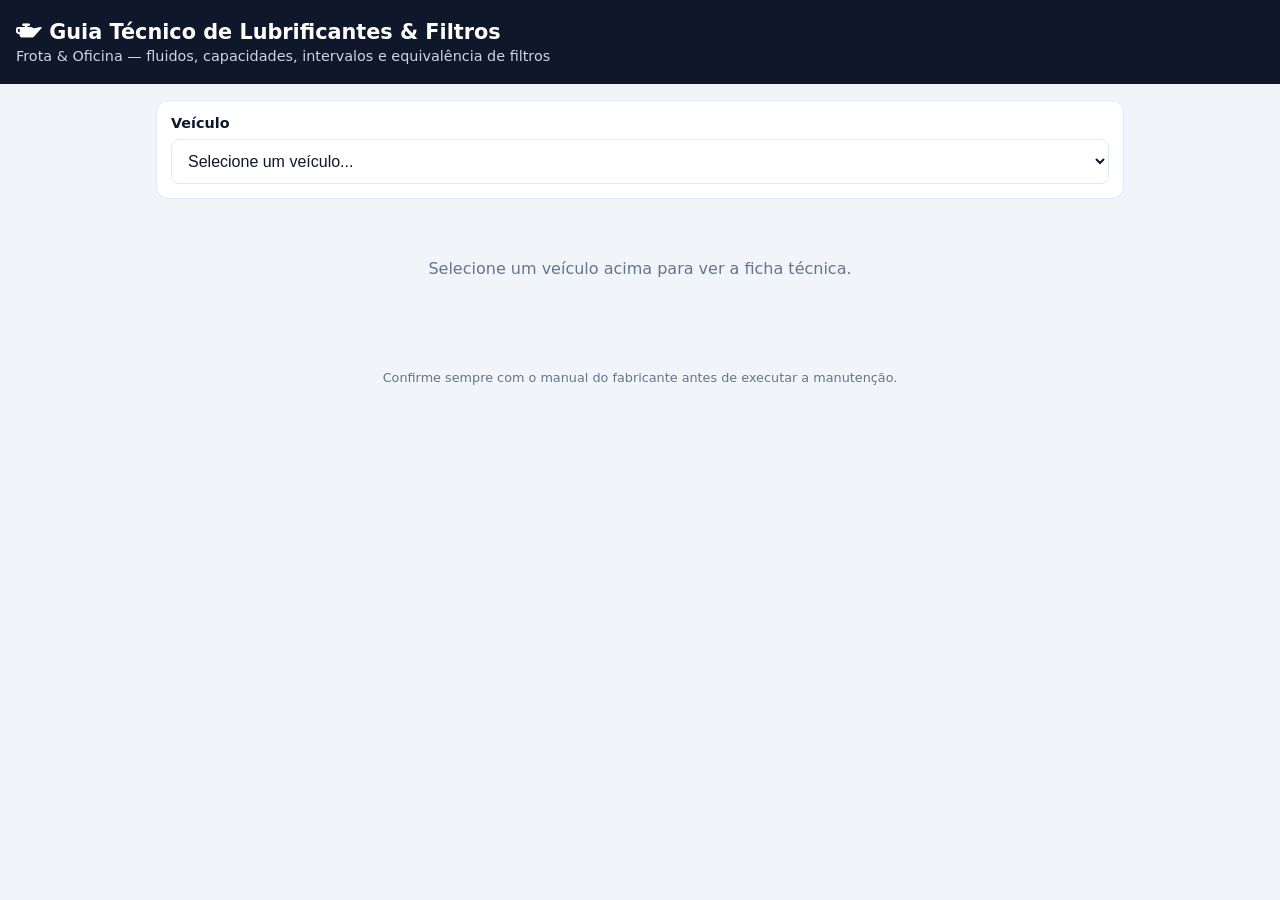
==== commit e44343a0: "Update HTML structure and script path" ====
--- a/index.html
+++ b/index.html
@@ -8,7 +8,8 @@
   <!-- Ícones (Font Awesome) usados no app.js -->
   <link rel="stylesheet" href="https://cdnjs.cloudflare.com/ajax/libs/font-awesome/6.5.1/css/all.min.css">
 
-  <!-- Estilos base (fallback). O seu style.css, carregado depois, sobrescreve o que for igual. -->
+  <!-- Estilos da página -->
+
   <style>
     :root {
       --bg: #f1f5f9; --card: #ffffff; --texto: #0f172a; --suave: #64748b;
@@ -42,8 +43,6 @@
     footer { text-align: center; color: var(--suave); font-size: .8rem; padding: 20px; }
   </style>
 
-  <!-- Seu CSS (se existir na mesma pasta) -->
-  <link rel="stylesheet" href="style.css">
 </head>
 <body>
 
@@ -68,6 +67,6 @@
   <footer>Confirme sempre com o manual do fabricante antes de executar a manutenção.</footer>
 
   <!-- app.js importa ./dados/index.js, então precisa ser carregado como módulo -->
-  <script type="module" src="app.js"></script>
+  <script type="module" src="js/app.js"></script>
 </body>
 </html>
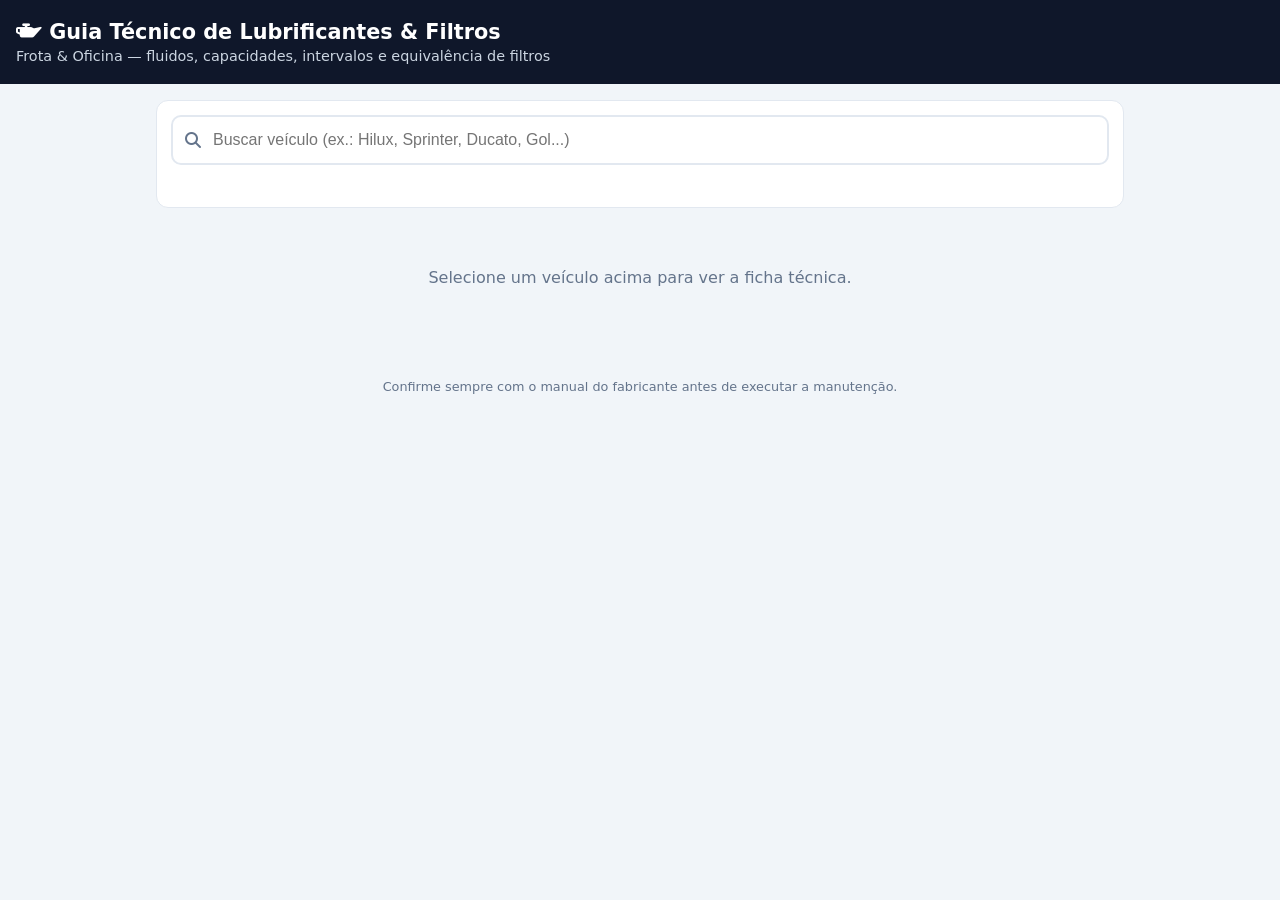
==== commit 119bf5bc: "Refactor search section and update styles" ====
--- a/index.html
+++ b/index.html
@@ -21,9 +21,25 @@
     header h1 { margin: 0; font-size: 1.3rem; }
     header p { margin: 4px 0 0; color: #cbd5e1; font-size: .9rem; }
     main { max-width: 1000px; margin: 0 auto; padding: 16px; }
-    .seletor { background: var(--card); border: 1px solid var(--borda); border-radius: 12px; padding: 14px; margin-bottom: 20px; }
-    .seletor label { display: block; font-weight: 600; margin-bottom: 8px; font-size: .9rem; }
-    .seletor select { width: 100%; padding: 12px; font-size: 1rem; border: 1px solid var(--borda); border-radius: 8px; background: #fff; color: var(--texto); }
+    .busca { background: var(--card); border: 1px solid var(--borda); border-radius: 12px; padding: 14px; margin-bottom: 20px; }
+    .busca-campo { position: relative; }
+    .busca-campo > i { position: absolute; left: 14px; top: 50%; transform: translateY(-50%); color: var(--suave); pointer-events: none; }
+    .busca-campo input { width: 100%; padding: 14px 44px 14px 40px; font-size: 1rem; border: 2px solid var(--borda); border-radius: 10px; background: #fff; color: var(--texto); outline: none; }
+    .busca-campo input:focus { border-color: var(--primaria); }
+    .busca-campo button { position: absolute; right: 8px; top: 50%; transform: translateY(-50%); border: 0; background: #e2e8f0; color: var(--suave); width: 30px; height: 30px; border-radius: 50%; cursor: pointer; }
+    .chips { display: flex; flex-wrap: wrap; gap: 8px; margin-top: 12px; }
+    .chip { border: 1px solid var(--borda); background: #f8fafc; color: var(--texto); padding: 6px 14px; border-radius: 999px; font-size: .85rem; cursor: pointer; }
+    .chip:hover { border-color: var(--primaria); }
+    .chip.ativo { background: var(--primaria); border-color: var(--primaria); color: #fff; }
+    .chip small { opacity: .7; margin-left: 4px; }
+    .contador { margin: 12px 0 8px; font-size: .8rem; color: var(--suave); }
+    .lista-veiculos { display: grid; grid-template-columns: repeat(auto-fill, minmax(230px, 1fr)); gap: 8px; max-height: 280px; overflow-y: auto; padding: 2px; }
+    .veiculo-btn { text-align: left; padding: 10px 12px; border: 1px solid var(--borda); border-radius: 8px; background: #fff; color: var(--texto); font-size: .88rem; cursor: pointer; line-height: 1.3; }
+    .veiculo-btn:hover { border-color: var(--primaria); background: #eff6ff; }
+    .veiculo-btn.ativo { background: var(--primaria); border-color: var(--primaria); color: #fff; }
+    .veiculo-btn small { display: block; color: var(--suave); font-size: .72rem; margin-top: 2px; }
+    .veiculo-btn.ativo small { color: #bfdbfe; }
+    .sem-resultado { grid-column: 1 / -1; text-align: center; color: var(--suave); padding: 20px; }
     .titulo-modelo { margin: 0 0 12px; font-size: 1.5rem; }
     .secao-titulo { margin: 24px 0 10px; font-size: 1.05rem; color: var(--primaria); }
     .sis { background: var(--card); border: 1px solid var(--borda); border-left: 4px solid var(--primaria); border-radius: 10px; padding: 12px 14px; margin-bottom: 10px; }
@@ -37,7 +53,7 @@
     .tabela-filtros { width: 100%; border-collapse: collapse; font-size: .85rem; white-space: nowrap; }
     .tabela-filtros th, .tabela-filtros td { padding: 8px 10px; border-bottom: 1px solid var(--borda); text-align: left; }
     .tabela-filtros th { background: #f8fafc; font-size: .75rem; text-transform: uppercase; color: var(--suave); }
-    .filtro-tag { display: inline-block; padding: 2px 8px; border: 1px solid #cbd5e1; border-radius: 6px; background: #f1f5f9; font-family: ui-monospace, monospace; }
+    .filtro-tag { display: inline-block; padding: 2px 8px; border: 1px solid #818cf8; border-radius: 6px; background: #e0e7ff; font-family: ui-monospace, monospace; }
     .erro { color: #b91c1c; }
     .vazio { text-align: center; color: var(--suave); padding: 40px 10px; }
     footer { text-align: center; color: var(--suave); font-size: .8rem; padding: 20px; }
@@ -52,11 +68,15 @@
   </header>
 
   <main>
-    <section class="seletor">
-      <label for="select-veiculo">Veículo</label>
-      <select id="select-veiculo">
-        <option value="">Carregando veículos...</option>
-      </select>
+    <section class="busca">
+      <div class="busca-campo">
+        <i class="fas fa-search"></i>
+        <input id="busca-veiculo" type="search" placeholder="Buscar veículo (ex.: Hilux, Sprinter, Ducato, Gol...)" autocomplete="off" aria-label="Buscar veículo">
+        <button id="limpar-busca" type="button" aria-label="Limpar busca" hidden><i class="fas fa-times"></i></button>
+      </div>
+      <div id="categorias" class="chips"></div>
+      <p id="contador" class="contador"></p>
+      <div id="lista-veiculos" class="lista-veiculos"></div>
     </section>
 
     <section id="resultado">
